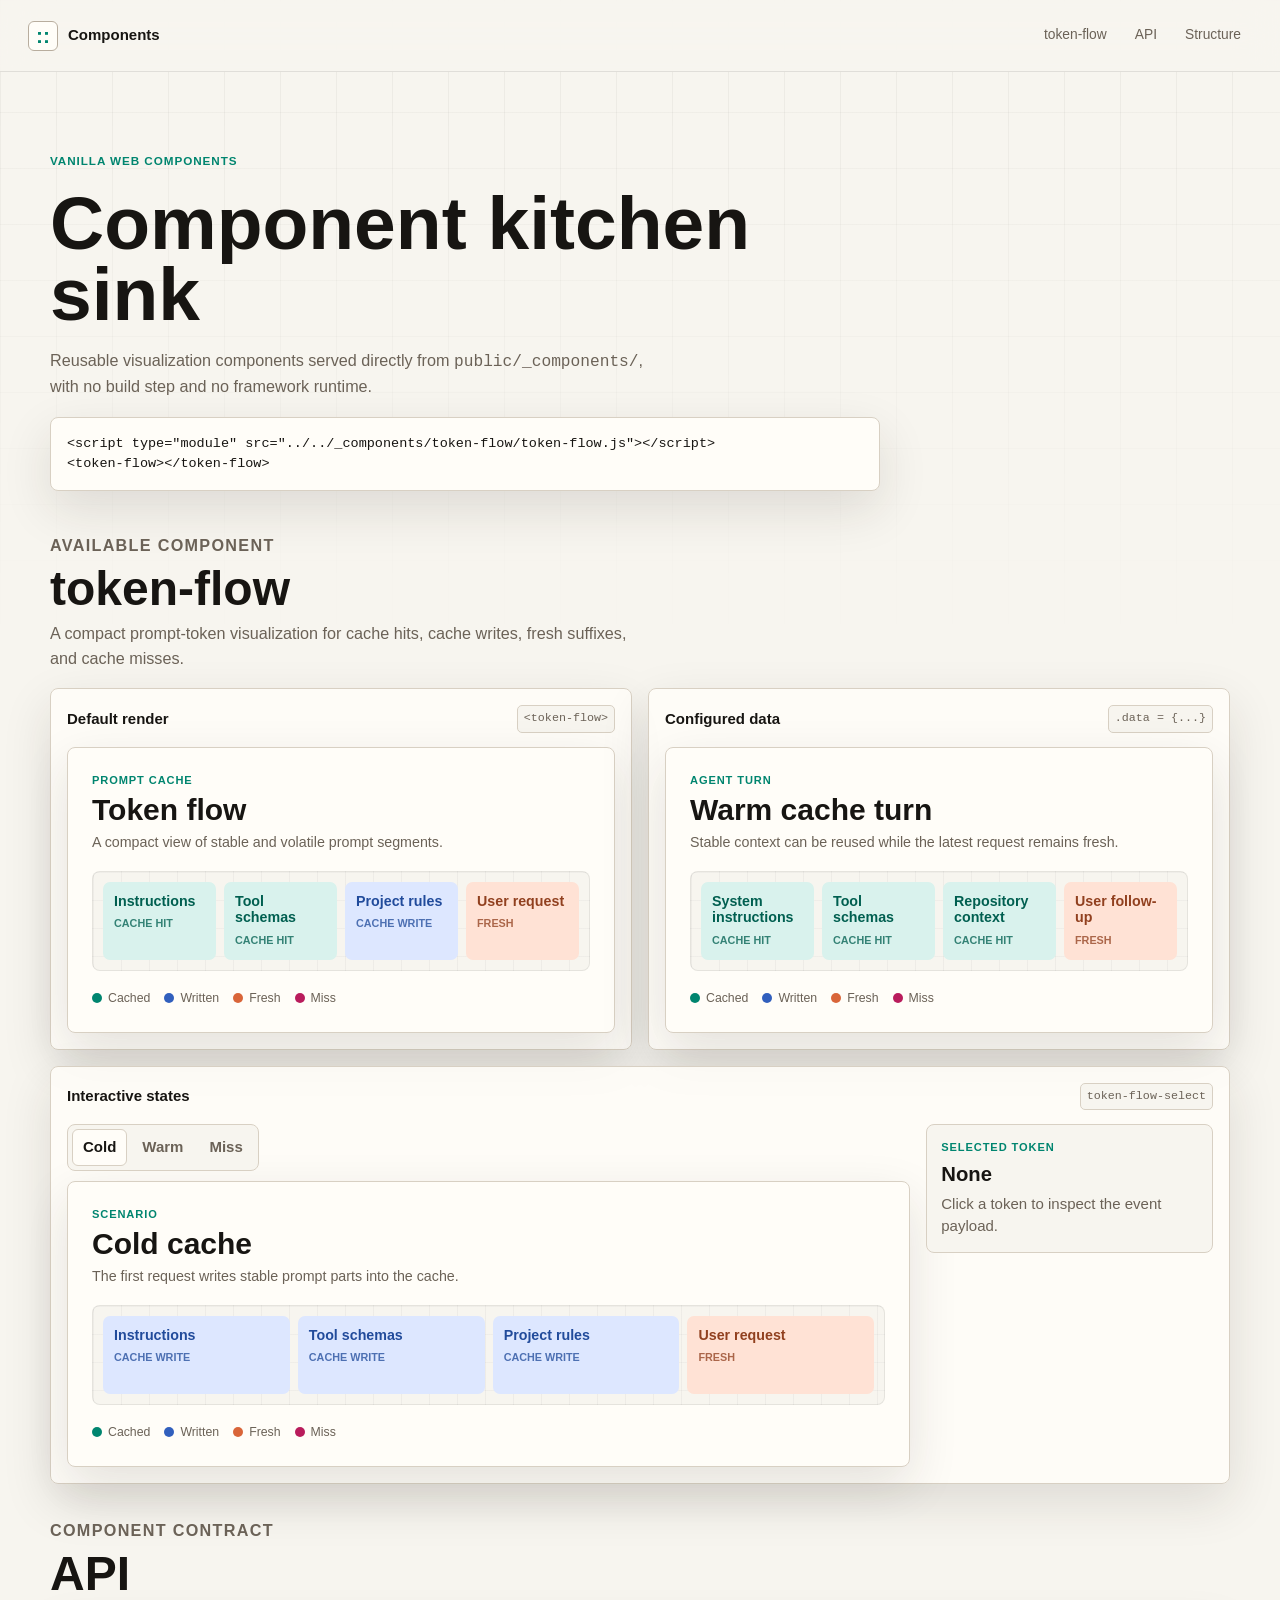
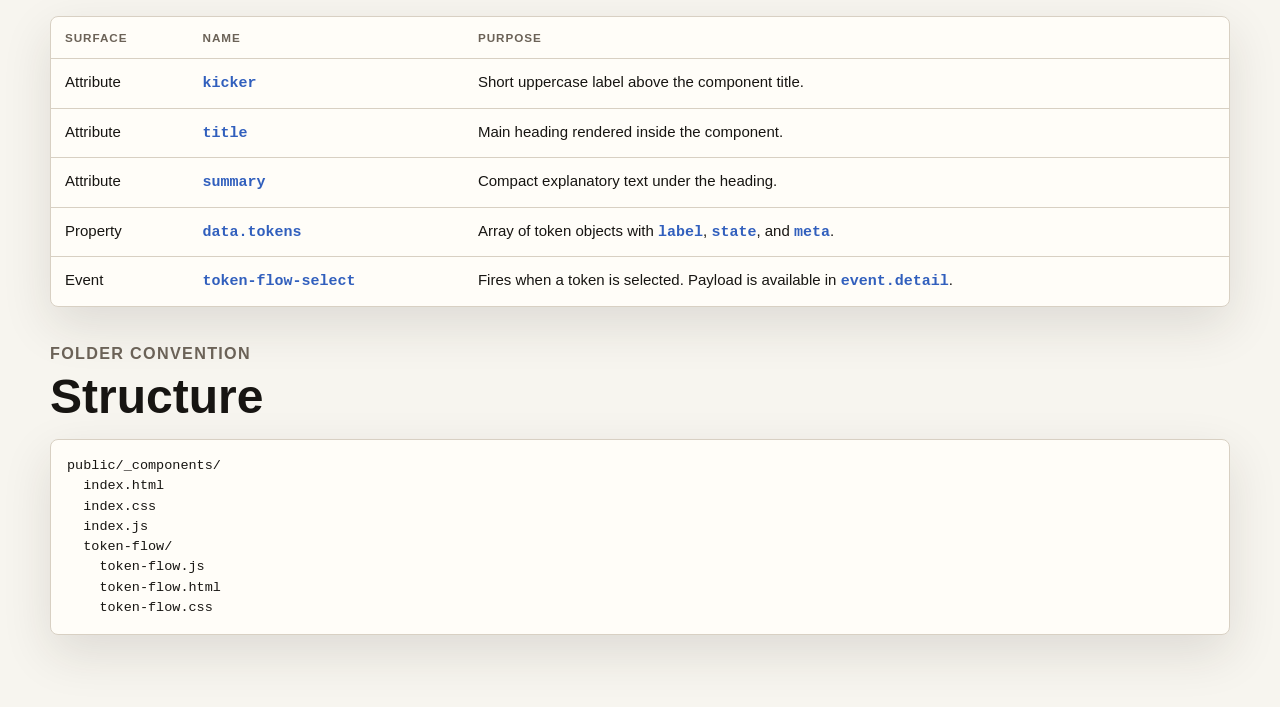
==== public/_components/index.html @ 9f514ebb "feat: add reusable web components kitchen sink" ====
<!doctype html>
<html lang="en">
  <head>
    <meta charset="utf-8" />
    <meta name="viewport" content="width=device-width, initial-scale=1" />
    <title>Component kitchen sink</title>
    <meta
      name="description"
      content="Static kitchen sink for reusable vanilla Web Components available in this project."
    />
    <link
      rel="icon"
      href="data:image/svg+xml,%3Csvg xmlns='http://www.w3.org/2000/svg' viewBox='0 0 64 64'%3E%3Crect width='64' height='64' rx='12' fill='%23f7f5ef'/%3E%3Cpath d='M18 35h10v10H18zM36 35h10v10H36zM27 19h10v10H27z' fill='%2300856f'/%3E%3C/svg%3E"
    />
    <link rel="stylesheet" href="../reset.css?v=20260519" />
    <link rel="stylesheet" href="./index.css" />
    <script type="module" src="./token-flow/token-flow.js"></script>
    <script type="module" src="./index.js"></script>
  </head>
  <body>
    <a class="skip-link" href="#content">Skip to content</a>

    <header class="site-header" aria-label="Kitchen sink navigation">
      <a class="brand" href="../">
        <span class="brand-mark" aria-hidden="true">::</span>
        Components
      </a>
      <nav class="page-nav" aria-label="Sections">
        <a href="#token-flow">token-flow</a>
        <a href="#api">API</a>
        <a href="#structure">Structure</a>
      </nav>
    </header>

    <main id="content">
      <section class="hero">
        <p class="eyebrow">Vanilla Web Components</p>
        <h1>Component kitchen sink</h1>
        <p class="lead">
          Reusable visualization components served directly from <code>public/_components/</code>, with no build step
          and no framework runtime.
        </p>
        <pre class="import-snippet"><code>&lt;script type="module" src="../../_components/token-flow/token-flow.js"&gt;&lt;/script&gt;
&lt;token-flow&gt;&lt;/token-flow&gt;</code></pre>
      </section>

      <section id="token-flow" class="component-section" aria-labelledby="token-flow-title">
        <div class="section-heading">
          <p class="eyebrow">Available component</p>
          <h2 id="token-flow-title">token-flow</h2>
          <p>
            A compact prompt-token visualization for cache hits, cache writes, fresh suffixes, and cache misses.
          </p>
        </div>

        <div class="example-grid">
          <article class="example-panel">
            <div class="example-heading">
              <span>Default render</span>
              <code>&lt;token-flow&gt;</code>
            </div>
            <token-flow></token-flow>
          </article>

          <article class="example-panel">
            <div class="example-heading">
              <span>Configured data</span>
              <code>.data = {...}</code>
            </div>
            <token-flow
              id="warm-cache-flow"
              kicker="Agent turn"
              title="Warm cache turn"
              summary="Stable context can be reused while the latest request remains fresh."
            ></token-flow>
          </article>

          <article class="example-panel wide">
            <div class="example-heading">
              <span>Interactive states</span>
              <code>token-flow-select</code>
            </div>

            <div class="interactive-layout">
              <div>
                <div class="segmented-control" aria-label="Prompt scenario">
                  <button class="is-active" type="button" data-scenario="cold" aria-pressed="true">Cold</button>
                  <button type="button" data-scenario="warm" aria-pressed="false">Warm</button>
                  <button type="button" data-scenario="miss" aria-pressed="false">Miss</button>
                </div>
                <token-flow
                  id="interactive-cache-flow"
                  kicker="Scenario"
                  title="Cold cache"
                  summary="The first request writes stable prompt parts into the cache."
                ></token-flow>
              </div>

              <aside class="event-panel" aria-live="polite">
                <span class="event-label">Selected token</span>
                <strong data-selected-label>None</strong>
                <p data-selected-meta>Click a token to inspect the event payload.</p>
              </aside>
            </div>
          </article>
        </div>
      </section>

      <section id="api" class="docs-section" aria-labelledby="api-title">
        <div class="section-heading">
          <p class="eyebrow">Component contract</p>
          <h2 id="api-title">API</h2>
        </div>

        <div class="table-wrap">
          <table>
            <thead>
              <tr>
                <th>Surface</th>
                <th>Name</th>
                <th>Purpose</th>
              </tr>
            </thead>
            <tbody>
              <tr>
                <td>Attribute</td>
                <td><code>kicker</code></td>
                <td>Short uppercase label above the component title.</td>
              </tr>
              <tr>
                <td>Attribute</td>
                <td><code>title</code></td>
                <td>Main heading rendered inside the component.</td>
              </tr>
              <tr>
                <td>Attribute</td>
                <td><code>summary</code></td>
                <td>Compact explanatory text under the heading.</td>
              </tr>
              <tr>
                <td>Property</td>
                <td><code>data.tokens</code></td>
                <td>Array of token objects with <code>label</code>, <code>state</code>, and <code>meta</code>.</td>
              </tr>
              <tr>
                <td>Event</td>
                <td><code>token-flow-select</code></td>
                <td>Fires when a token is selected. Payload is available in <code>event.detail</code>.</td>
              </tr>
            </tbody>
          </table>
        </div>
      </section>

      <section id="structure" class="docs-section" aria-labelledby="structure-title">
        <div class="section-heading">
          <p class="eyebrow">Folder convention</p>
          <h2 id="structure-title">Structure</h2>
        </div>

        <pre class="structure-tree"><code>public/_components/
  index.html
  index.css
  index.js
  token-flow/
    token-flow.js
    token-flow.html
    token-flow.css</code></pre>
      </section>
    </main>
  </body>
</html>
---- public/_components/index.css ----
:root {
  color-scheme: light;
  --paper: #f7f5ef;
  --paper-strong: #fffdf8;
  --ink: #171512;
  --muted: #6b6257;
  --line: #d8d0c3;
  --line-strong: #b8ad9e;
  --hit: #00856f;
  --hit-soft: #d9f2ed;
  --tool: #315fbd;
  --tool-soft: #dde7ff;
  --miss: #d96539;
  --miss-soft: #ffe2d5;
  --shadow: 0 18px 50px rgb(38 31 24 / 12%);
  --header-height: 72px;
}

* {
  box-sizing: border-box;
}

html {
  scroll-behavior: smooth;
}

body {
  min-height: 100vh;
  margin: 0;
  background: var(--paper);
  color: var(--ink);
  font-family: Verdana, Geneva, Tahoma, sans-serif;
  line-height: 1.5;
}

body::before {
  position: fixed;
  inset: 0;
  z-index: -1;
  pointer-events: none;
  content: "";
  background:
    linear-gradient(90deg, rgb(23 21 18 / 5%) 1px, transparent 1px),
    linear-gradient(180deg, rgb(23 21 18 / 4%) 1px, transparent 1px);
  background-size: 56px 56px;
  mask-image: linear-gradient(to bottom, black, transparent 72%);
}

a {
  color: inherit;
}

button {
  font: inherit;
}

code,
pre {
  font-family: "SFMono-Regular", Consolas, "Liberation Mono", monospace;
}

.skip-link {
  position: fixed;
  top: 12px;
  left: 12px;
  z-index: 30;
  padding: 10px 14px;
  border: 1px solid var(--ink);
  border-radius: 6px;
  background: var(--paper-strong);
  transform: translateY(-140%);
  transition: transform 160ms ease;
}

.skip-link:focus {
  transform: translateY(0);
}

.site-header {
  position: sticky;
  top: 0;
  z-index: 20;
  display: flex;
  align-items: center;
  justify-content: space-between;
  min-height: var(--header-height);
  padding: 14px 28px;
  border-bottom: 1px solid rgb(23 21 18 / 10%);
  background: rgb(247 245 239 / 88%);
  backdrop-filter: blur(18px);
}

.brand {
  display: inline-flex;
  align-items: center;
  gap: 10px;
  font-weight: 780;
  text-decoration: none;
}

.brand-mark {
  display: grid;
  width: 30px;
  height: 30px;
  place-items: center;
  border: 1px solid var(--line-strong);
  border-radius: 6px;
  background: var(--paper-strong);
  color: var(--hit);
  font-size: 1.4rem;
  line-height: 1;
}

.page-nav {
  display: flex;
  flex-wrap: wrap;
  gap: 6px;
  justify-content: flex-end;
}

.page-nav a {
  min-height: 34px;
  padding: 7px 10px;
  border: 1px solid transparent;
  border-radius: 6px;
  color: var(--muted);
  font-size: 0.92rem;
  text-decoration: none;
}

.page-nav a:hover,
.page-nav a:focus-visible {
  border-color: var(--line);
  background: var(--paper-strong);
  color: var(--ink);
  outline: none;
}

main {
  display: grid;
  gap: 34px;
  width: min(1180px, calc(100% - 36px));
  margin: 0 auto;
  padding: 56px 0 72px;
}

.hero {
  display: grid;
  max-width: 830px;
  gap: 18px;
  padding: 24px 0 8px;
}

.eyebrow {
  margin: 0;
  color: var(--hit);
  font-size: 0.78rem;
  font-weight: 800;
  letter-spacing: 0.08em;
  text-transform: uppercase;
}

h1,
h2,
p {
  margin-top: 0;
}

h1 {
  margin-bottom: 0;
  font-size: clamp(2.55rem, 7vw, 5rem);
  line-height: 0.95;
  letter-spacing: 0;
}

h2 {
  margin-bottom: 0;
  font-size: clamp(2rem, 5vw, 3.2rem);
  line-height: 1;
  letter-spacing: 0;
}

.lead,
.section-heading p {
  max-width: 66ch;
  margin-bottom: 0;
  color: var(--muted);
  font-size: 1.08rem;
}

.import-snippet,
.structure-tree {
  overflow-x: auto;
  margin: 0;
  padding: 16px;
  border: 1px solid var(--line);
  border-radius: 8px;
  background: var(--paper-strong);
  box-shadow: var(--shadow);
  font-size: 0.9rem;
}

.component-section,
.docs-section {
  display: grid;
  gap: 18px;
  scroll-margin-top: calc(var(--header-height) + 18px);
}

.section-heading {
  display: grid;
  gap: 8px;
}

.example-grid {
  display: grid;
  grid-template-columns: repeat(2, minmax(0, 1fr));
  gap: 16px;
}

.example-panel {
  display: grid;
  gap: 14px;
  align-content: start;
  padding: 16px;
  border: 1px solid var(--line);
  border-radius: 8px;
  background: rgb(255 253 248 / 86%);
  box-shadow: var(--shadow);
}

.example-panel.wide {
  grid-column: 1 / -1;
}

.example-heading {
  display: flex;
  flex-wrap: wrap;
  gap: 8px;
  align-items: center;
  justify-content: space-between;
}

.example-heading span {
  font-weight: 820;
}

.example-heading code {
  padding: 4px 6px;
  border: 1px solid var(--line);
  border-radius: 5px;
  background: var(--paper);
  color: var(--muted);
  font-size: 0.78rem;
}

.interactive-layout {
  display: grid;
  grid-template-columns: minmax(0, 1fr) minmax(220px, 0.34fr);
  gap: 16px;
  align-items: start;
}

.segmented-control {
  display: inline-flex;
  flex-wrap: wrap;
  gap: 4px;
  margin-bottom: 10px;
  padding: 4px;
  border: 1px solid var(--line);
  border-radius: 8px;
  background: var(--paper);
}

.segmented-control button {
  min-height: 34px;
  padding: 6px 10px;
  border: 1px solid transparent;
  border-radius: 6px;
  background: transparent;
  color: var(--muted);
  cursor: pointer;
  font-weight: 760;
}

.segmented-control button:hover,
.segmented-control button:focus-visible,
.segmented-control button.is-active {
  border-color: var(--line);
  background: var(--paper-strong);
  color: var(--ink);
  outline: none;
}

.event-panel {
  display: grid;
  gap: 8px;
  padding: 14px;
  border: 1px solid var(--line);
  border-radius: 8px;
  background: var(--paper);
}

.event-label {
  color: var(--hit);
  font-size: 0.74rem;
  font-weight: 800;
  letter-spacing: 0.08em;
  text-transform: uppercase;
}

.event-panel strong {
  overflow-wrap: anywhere;
  font-size: 1.35rem;
  line-height: 1.05;
}

.event-panel p {
  margin-bottom: 0;
  color: var(--muted);
}

.table-wrap {
  overflow-x: auto;
  border: 1px solid var(--line);
  border-radius: 8px;
  background: var(--paper-strong);
  box-shadow: var(--shadow);
}

table {
  width: 100%;
  border-collapse: collapse;
  min-width: 680px;
}

th,
td {
  padding: 12px 14px;
  border-bottom: 1px solid var(--line);
  text-align: left;
  vertical-align: top;
}

tr:last-child td {
  border-bottom: 0;
}

th {
  color: var(--muted);
  font-size: 0.78rem;
  letter-spacing: 0.08em;
  text-transform: uppercase;
}

td code {
  color: var(--tool);
  font-weight: 760;
}

@media (max-width: 860px) {
  .site-header,
  .interactive-layout,
  .example-grid {
    grid-template-columns: 1fr;
  }

  .site-header {
    display: grid;
    gap: 10px;
    align-items: start;
  }

  .page-nav {
    justify-content: flex-start;
  }
}
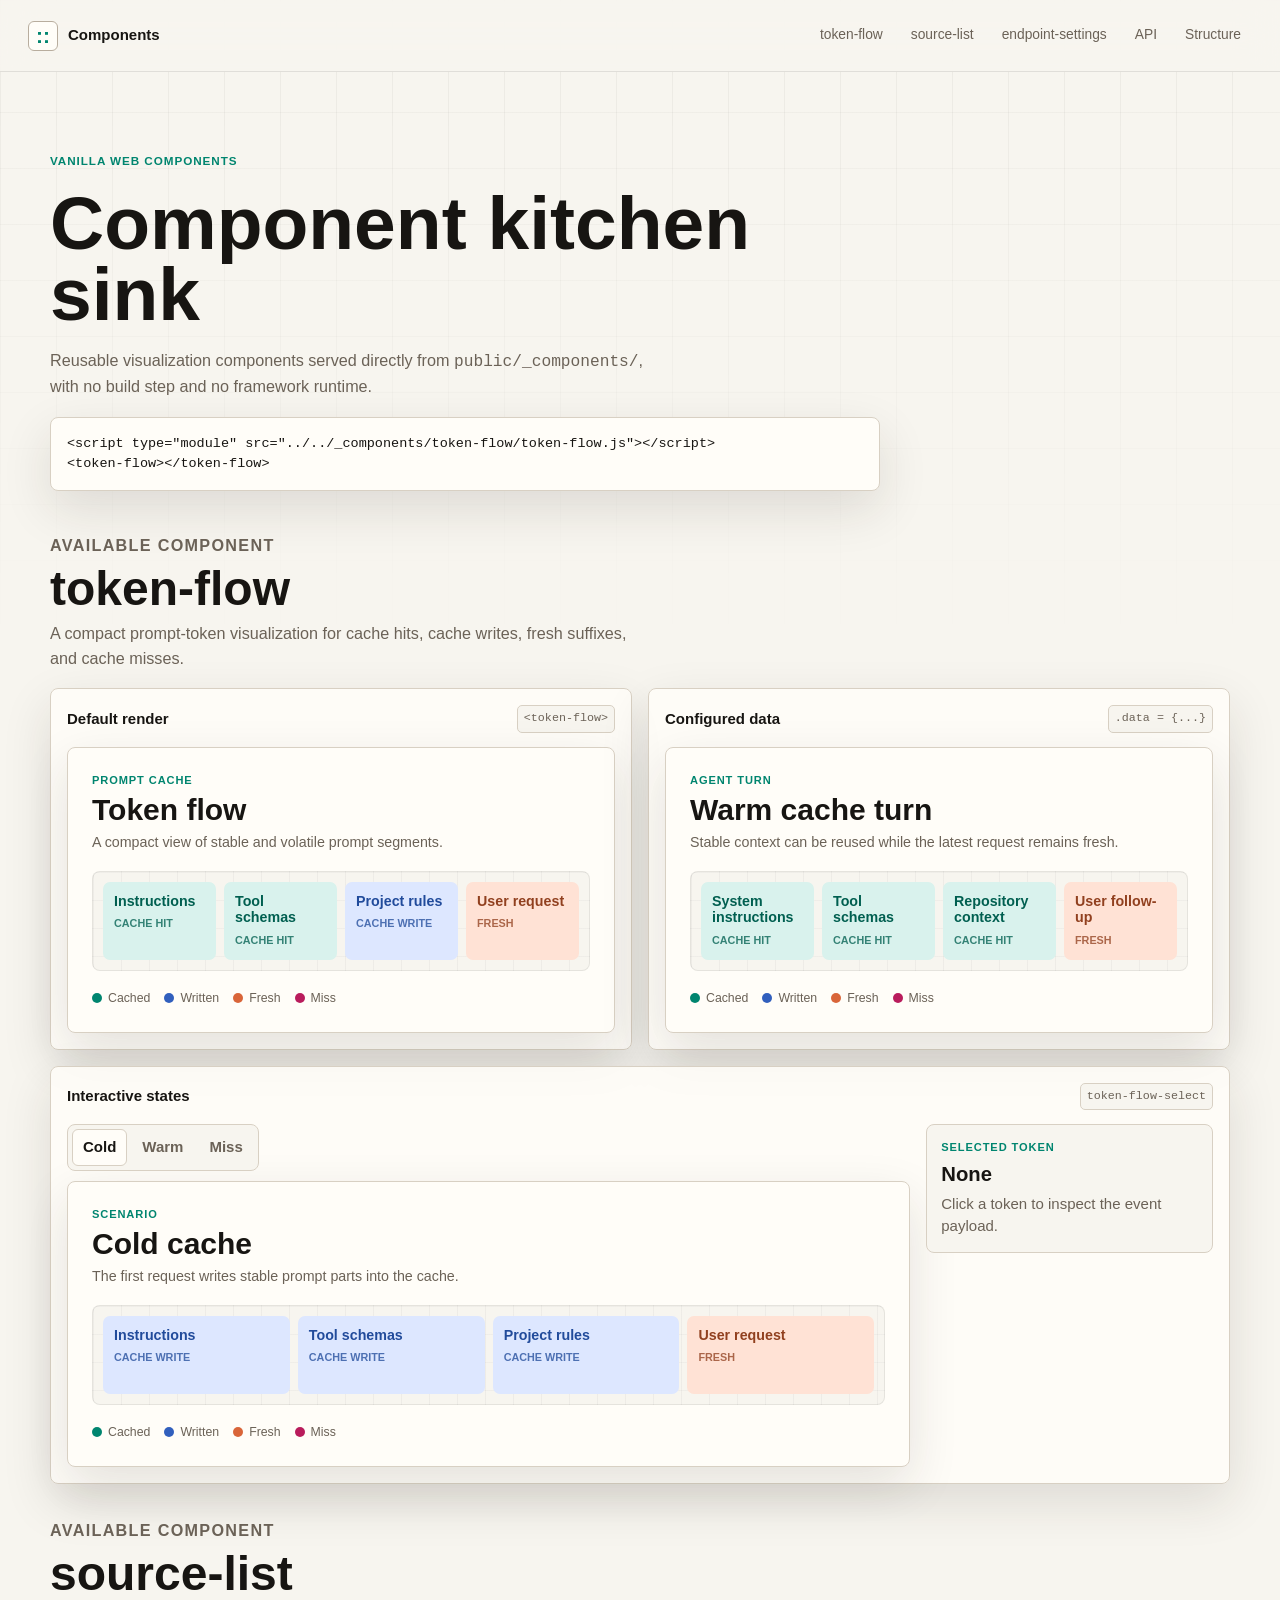
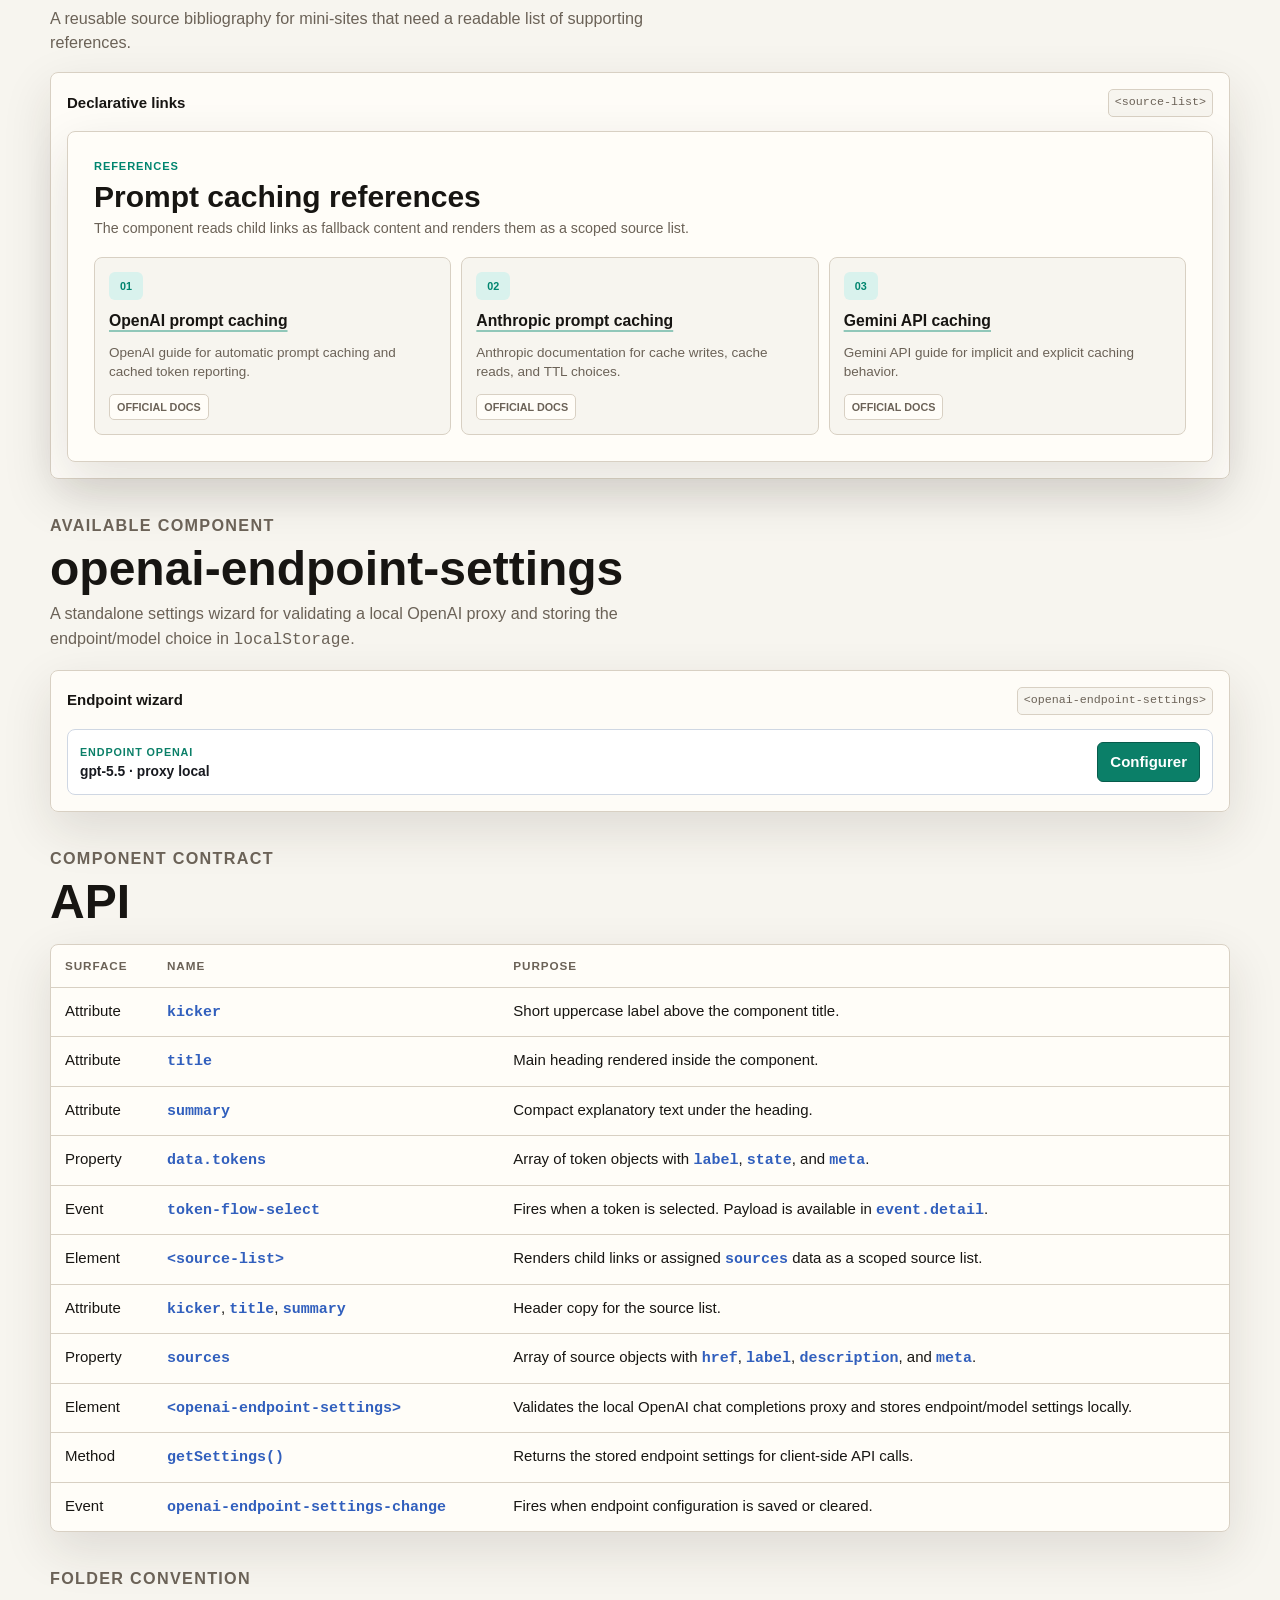
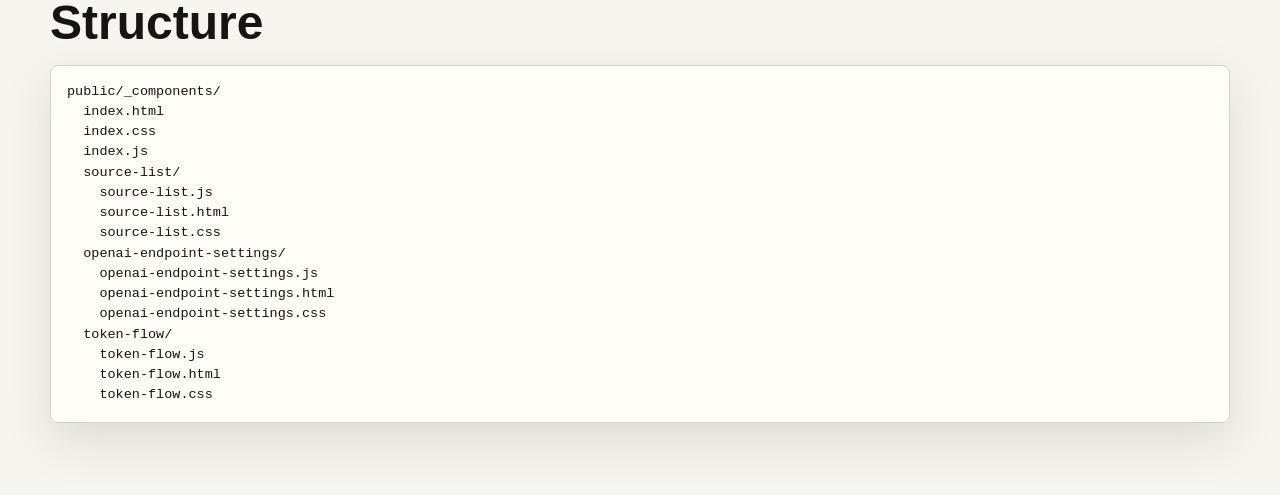
==== commit 959cb197: "feat(a2ui): add a2ui demo" ====
--- a/public/_components/index.html
+++ b/public/_components/index.html
@@ -14,7 +14,9 @@
     />
     <link rel="stylesheet" href="../reset.css?v=20260519" />
     <link rel="stylesheet" href="./index.css" />
+    <script type="module" src="./source-list/source-list.js"></script>
     <script type="module" src="./token-flow/token-flow.js"></script>
+    <script type="module" src="./openai-endpoint-settings/openai-endpoint-settings.js"></script>
     <script type="module" src="./index.js"></script>
   </head>
   <body>
@@ -27,6 +29,8 @@
       </a>
       <nav class="page-nav" aria-label="Sections">
         <a href="#token-flow">token-flow</a>
+        <a href="#source-list">source-list</a>
+        <a href="#openai-endpoint-settings">endpoint-settings</a>
         <a href="#api">API</a>
         <a href="#structure">Structure</a>
       </nav>
@@ -106,6 +110,69 @@
         </div>
       </section>
 
+      <section id="source-list" class="component-section" aria-labelledby="source-list-title">
+        <div class="section-heading">
+          <p class="eyebrow">Available component</p>
+          <h2 id="source-list-title">source-list</h2>
+          <p>
+            A reusable source bibliography for mini-sites that need a readable list of supporting references.
+          </p>
+        </div>
+
+        <article class="example-panel">
+          <div class="example-heading">
+            <span>Declarative links</span>
+            <code>&lt;source-list&gt;</code>
+          </div>
+          <source-list
+            title="Prompt caching references"
+            summary="The component reads child links as fallback content and renders them as a scoped source list."
+          >
+            <a
+              href="https://platform.openai.com/docs/guides/prompt-caching"
+              data-source-meta="Official docs"
+              data-source-description="OpenAI guide for automatic prompt caching and cached token reporting."
+              >OpenAI prompt caching</a
+            >
+            <a
+              href="https://platform.claude.com/docs/en/build-with-claude/prompt-caching"
+              data-source-meta="Official docs"
+              data-source-description="Anthropic documentation for cache writes, cache reads, and TTL choices."
+              >Anthropic prompt caching</a
+            >
+            <a
+              href="https://ai.google.dev/gemini-api/docs/caching"
+              data-source-meta="Official docs"
+              data-source-description="Gemini API guide for implicit and explicit caching behavior."
+              >Gemini API caching</a
+            >
+          </source-list>
+        </article>
+      </section>
+
+      <section
+        id="openai-endpoint-settings"
+        class="component-section"
+        aria-labelledby="openai-endpoint-settings-title"
+      >
+        <div class="section-heading">
+          <p class="eyebrow">Available component</p>
+          <h2 id="openai-endpoint-settings-title">openai-endpoint-settings</h2>
+          <p>
+            A standalone settings wizard for validating a local OpenAI proxy and storing the endpoint/model choice in
+            <code>localStorage</code>.
+          </p>
+        </div>
+
+        <article class="example-panel">
+          <div class="example-heading">
+            <span>Endpoint wizard</span>
+            <code>&lt;openai-endpoint-settings&gt;</code>
+          </div>
+          <openai-endpoint-settings></openai-endpoint-settings>
+        </article>
+      </section>
+
       <section id="api" class="docs-section" aria-labelledby="api-title">
         <div class="section-heading">
           <p class="eyebrow">Component contract</p>
@@ -146,6 +213,36 @@
                 <td>Event</td>
                 <td><code>token-flow-select</code></td>
                 <td>Fires when a token is selected. Payload is available in <code>event.detail</code>.</td>
+              </tr>
+              <tr>
+                <td>Element</td>
+                <td><code>&lt;source-list&gt;</code></td>
+                <td>Renders child links or assigned <code>sources</code> data as a scoped source list.</td>
+              </tr>
+              <tr>
+                <td>Attribute</td>
+                <td><code>kicker</code>, <code>title</code>, <code>summary</code></td>
+                <td>Header copy for the source list.</td>
+              </tr>
+              <tr>
+                <td>Property</td>
+                <td><code>sources</code></td>
+                <td>Array of source objects with <code>href</code>, <code>label</code>, <code>description</code>, and <code>meta</code>.</td>
+              </tr>
+              <tr>
+                <td>Element</td>
+                <td><code>&lt;openai-endpoint-settings&gt;</code></td>
+                <td>Validates the local OpenAI chat completions proxy and stores endpoint/model settings locally.</td>
+              </tr>
+              <tr>
+                <td>Method</td>
+                <td><code>getSettings()</code></td>
+                <td>Returns the stored endpoint settings for client-side API calls.</td>
+              </tr>
+              <tr>
+                <td>Event</td>
+                <td><code>openai-endpoint-settings-change</code></td>
+                <td>Fires when endpoint configuration is saved or cleared.</td>
               </tr>
             </tbody>
           </table>
@@ -162,6 +259,14 @@
   index.html
   index.css
   index.js
+  source-list/
+    source-list.js
+    source-list.html
+    source-list.css
+  openai-endpoint-settings/
+    openai-endpoint-settings.js
+    openai-endpoint-settings.html
+    openai-endpoint-settings.css
   token-flow/
     token-flow.js
     token-flow.html
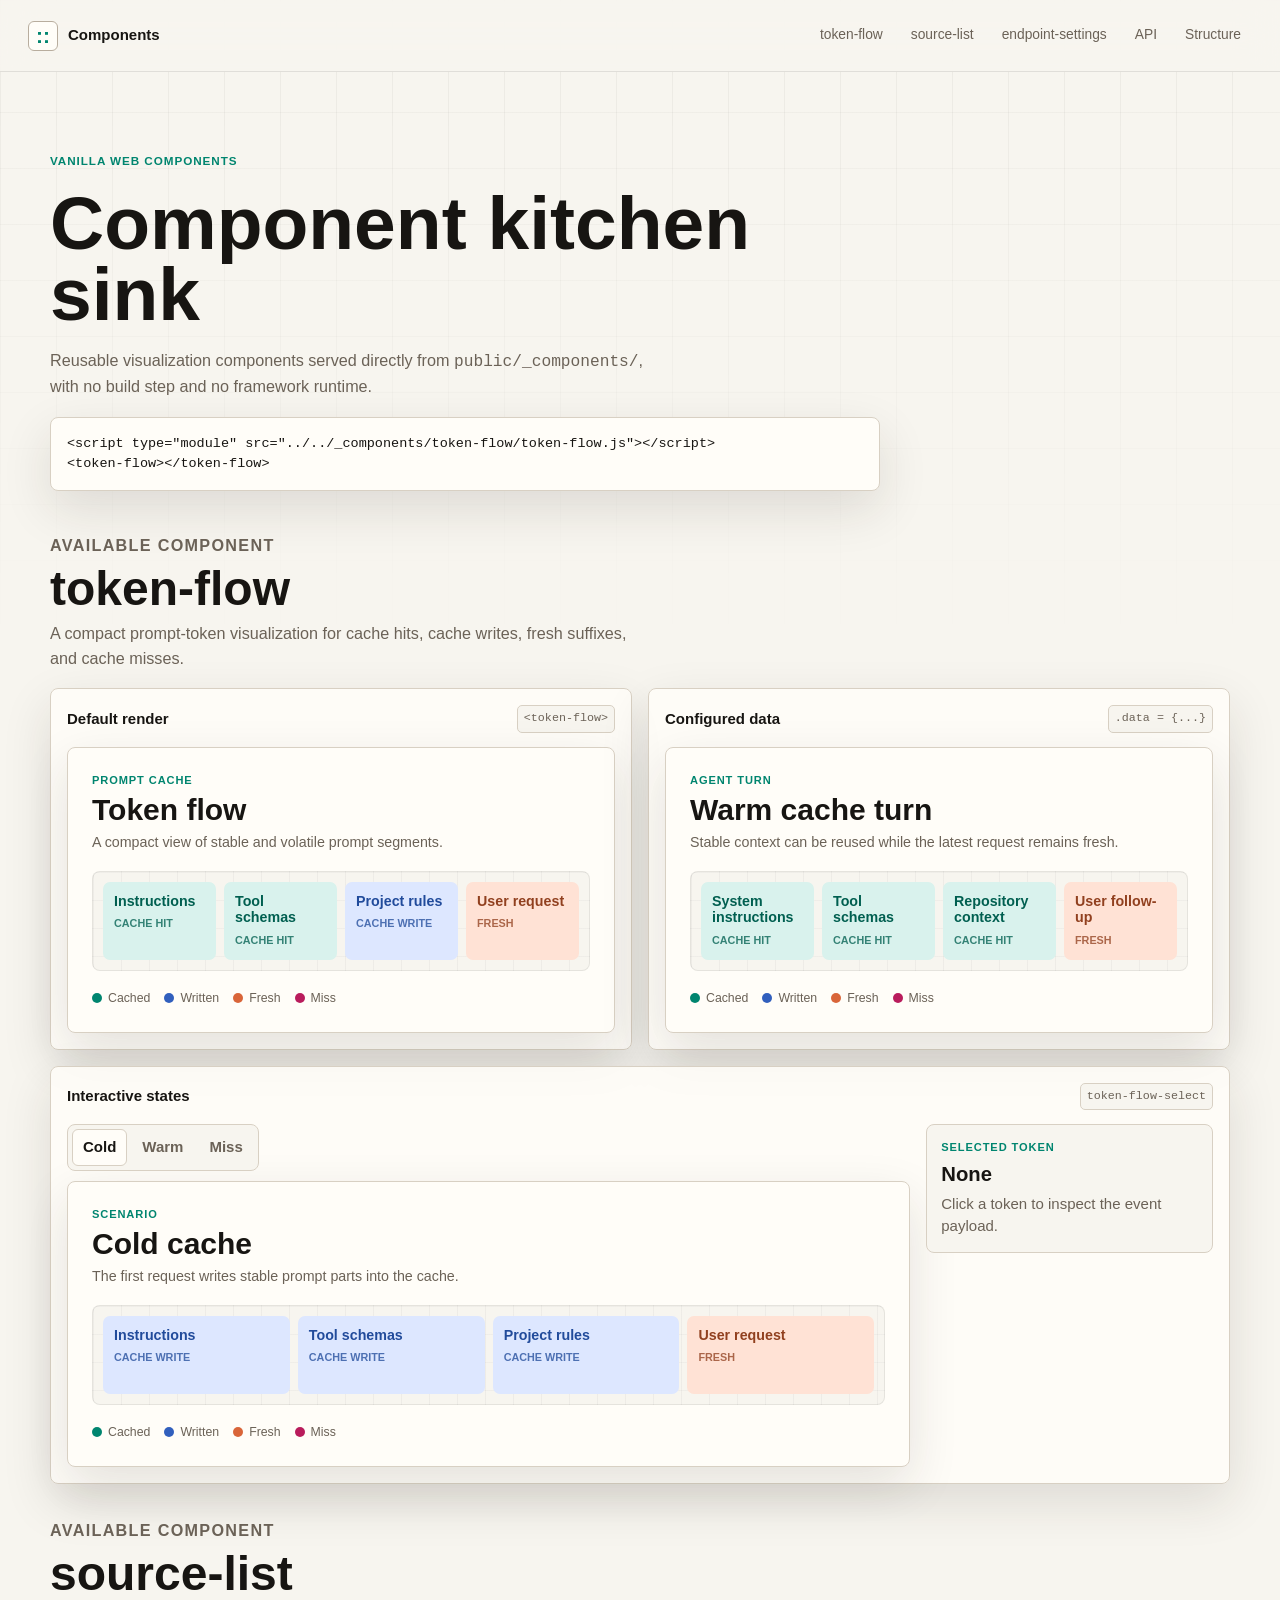
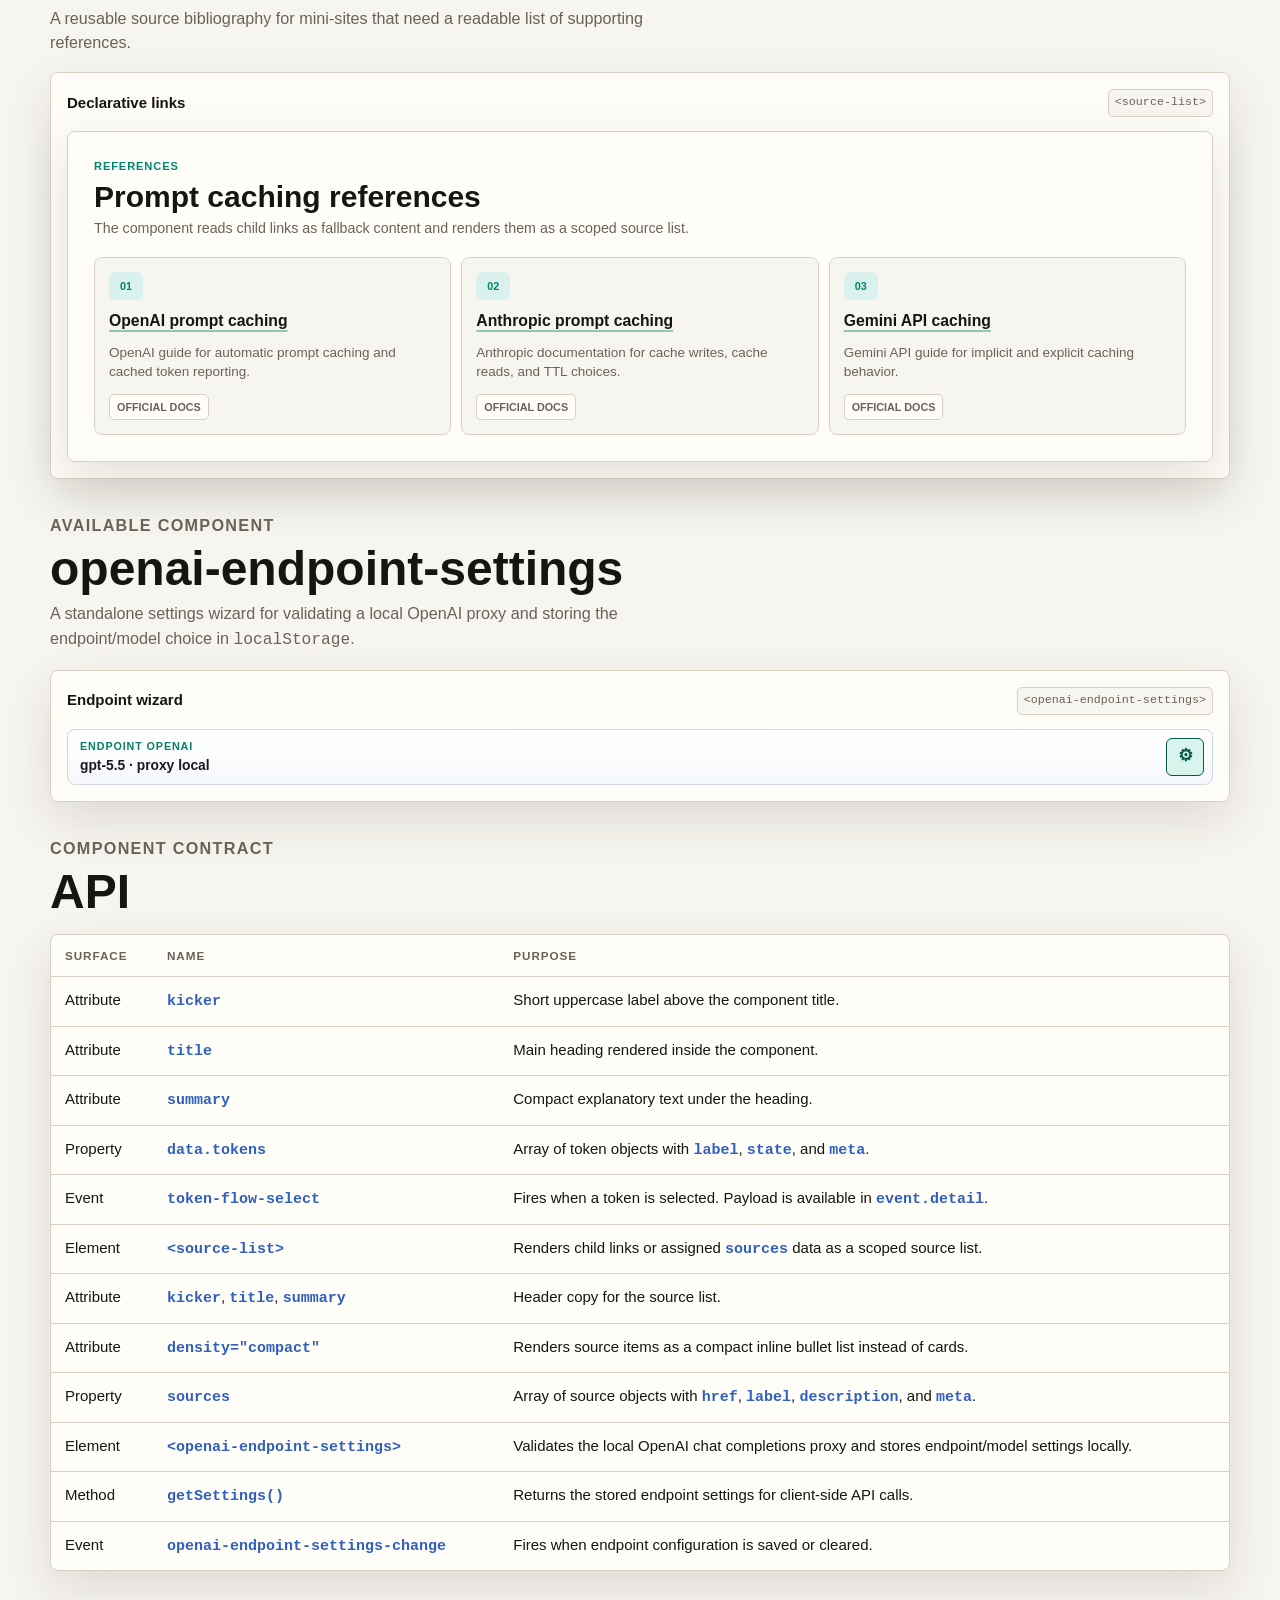
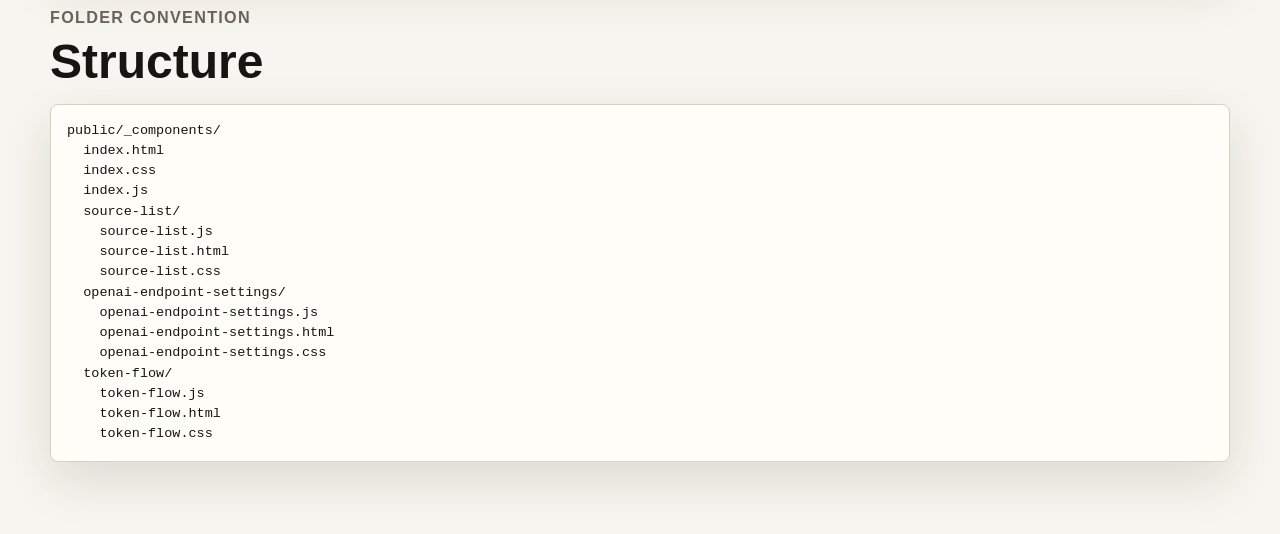
==== commit 11d4a2c9: "feat: polish A2UI demo and dev server" ====
--- a/public/_components/index.html
+++ b/public/_components/index.html
@@ -225,6 +225,11 @@
                 <td>Header copy for the source list.</td>
               </tr>
               <tr>
+                <td>Attribute</td>
+                <td><code>density="compact"</code></td>
+                <td>Renders source items as a compact inline bullet list instead of cards.</td>
+              </tr>
+              <tr>
                 <td>Property</td>
                 <td><code>sources</code></td>
                 <td>Array of source objects with <code>href</code>, <code>label</code>, <code>description</code>, and <code>meta</code>.</td>
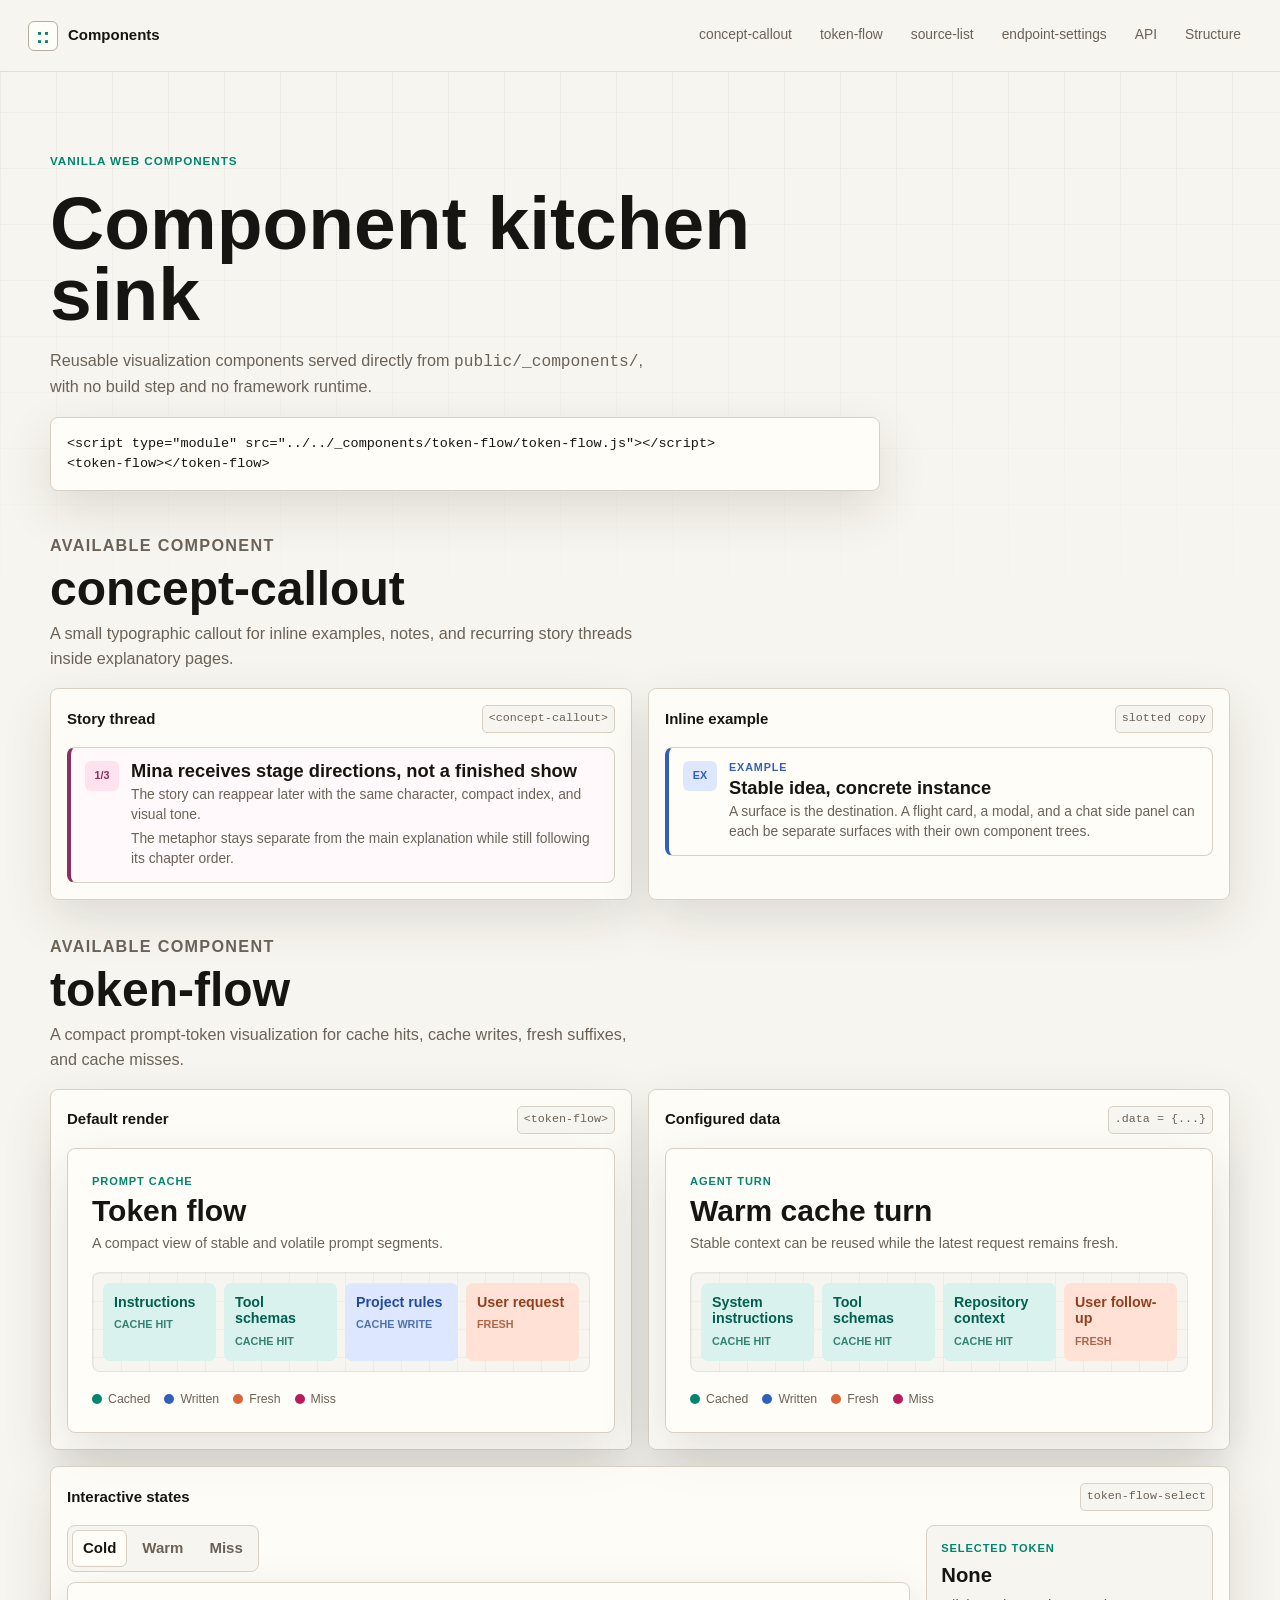
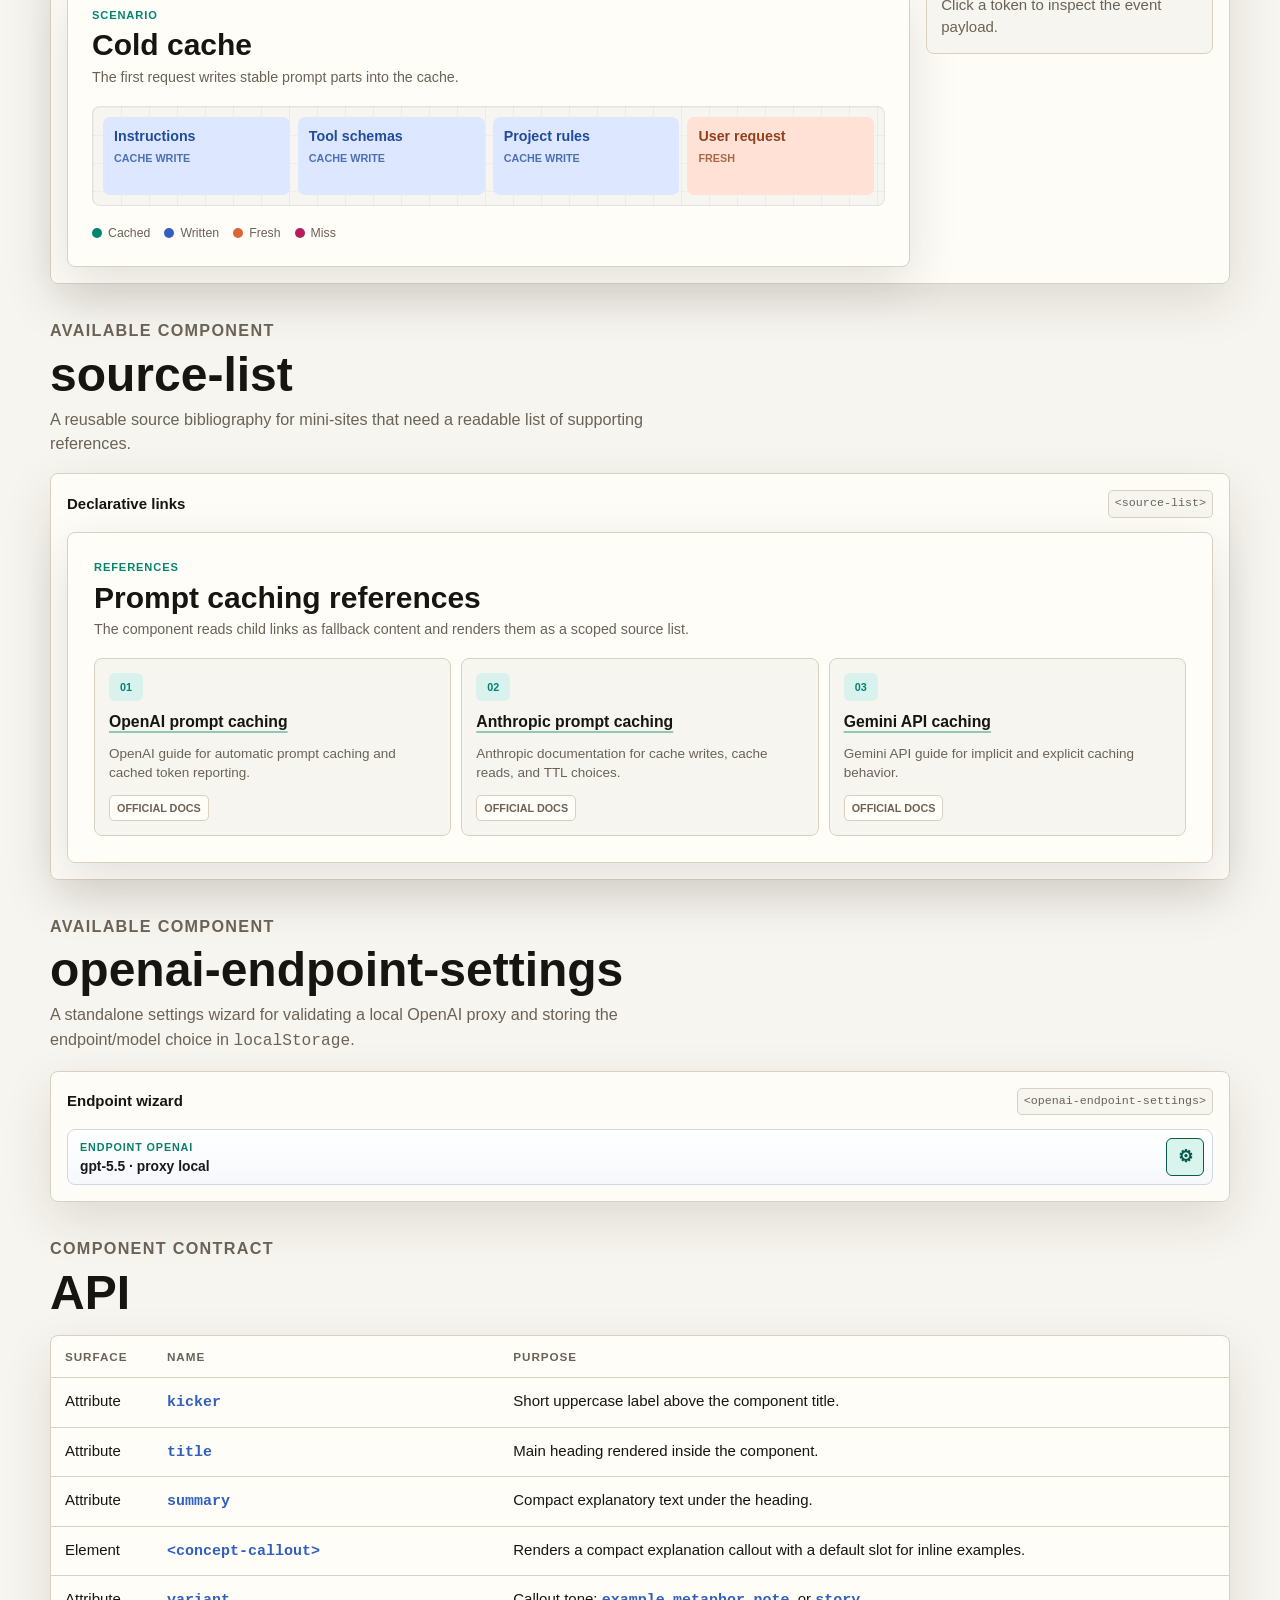
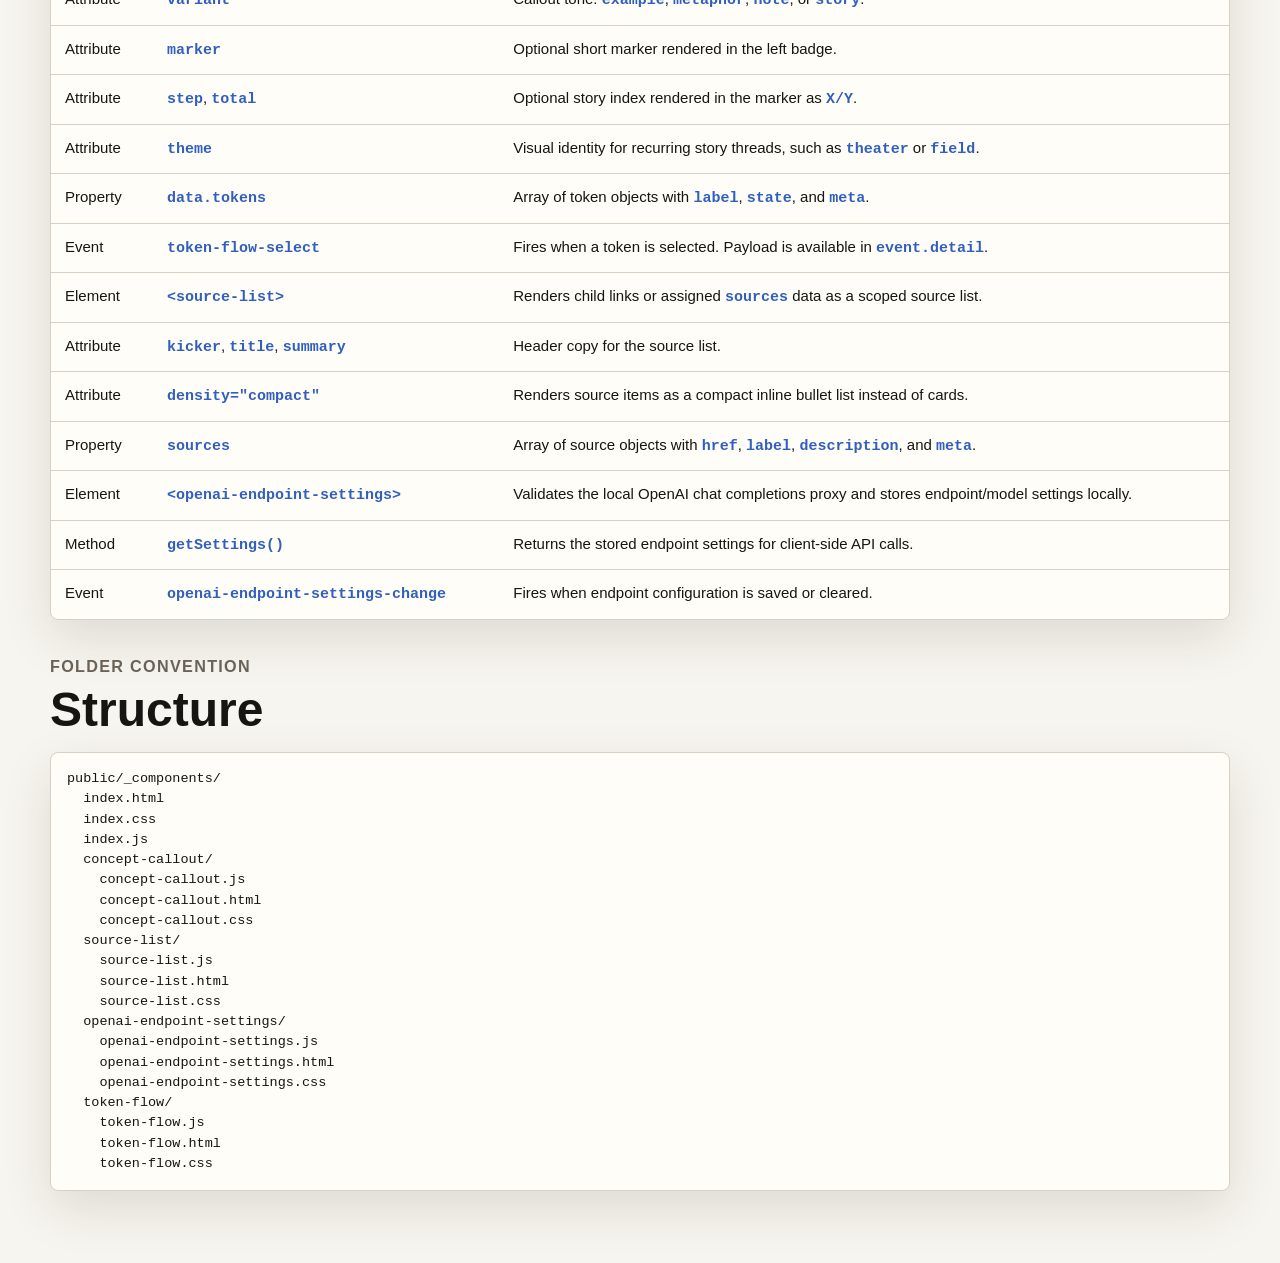
==== commit fd18748a: "feat: add narrative concept callouts" ====
--- a/public/_components/index.html
+++ b/public/_components/index.html
@@ -14,6 +14,7 @@
     />
     <link rel="stylesheet" href="../reset.css?v=20260519" />
     <link rel="stylesheet" href="./index.css" />
+    <script type="module" src="./concept-callout/concept-callout.js"></script>
     <script type="module" src="./source-list/source-list.js"></script>
     <script type="module" src="./token-flow/token-flow.js"></script>
     <script type="module" src="./openai-endpoint-settings/openai-endpoint-settings.js"></script>
@@ -28,6 +29,7 @@
         Components
       </a>
       <nav class="page-nav" aria-label="Sections">
+        <a href="#concept-callout">concept-callout</a>
         <a href="#token-flow">token-flow</a>
         <a href="#source-list">source-list</a>
         <a href="#openai-endpoint-settings">endpoint-settings</a>
@@ -46,6 +48,48 @@
         </p>
         <pre class="import-snippet"><code>&lt;script type="module" src="../../_components/token-flow/token-flow.js"&gt;&lt;/script&gt;
 &lt;token-flow&gt;&lt;/token-flow&gt;</code></pre>
+      </section>
+
+      <section id="concept-callout" class="component-section" aria-labelledby="concept-callout-title">
+        <div class="section-heading">
+          <p class="eyebrow">Available component</p>
+          <h2 id="concept-callout-title">concept-callout</h2>
+          <p>
+            A small typographic callout for inline examples, notes, and recurring story threads inside explanatory pages.
+          </p>
+        </div>
+
+        <div class="example-grid">
+          <article class="example-panel">
+            <div class="example-heading">
+              <span>Story thread</span>
+              <code>&lt;concept-callout&gt;</code>
+            </div>
+            <concept-callout
+              variant="story"
+              theme="theater"
+              step="1"
+              total="3"
+              title="Mina receives stage directions, not a finished show"
+              summary="The story can reappear later with the same character, compact index, and visual tone."
+            >
+              <p>The metaphor stays separate from the main explanation while still following its chapter order.</p>
+            </concept-callout>
+          </article>
+
+          <article class="example-panel">
+            <div class="example-heading">
+              <span>Inline example</span>
+              <code>slotted copy</code>
+            </div>
+            <concept-callout variant="example" title="Stable idea, concrete instance">
+              <p>
+                A surface is the destination. A flight card, a modal, and a chat side panel can each be separate
+                surfaces with their own component trees.
+              </p>
+            </concept-callout>
+          </article>
+        </div>
       </section>
 
       <section id="token-flow" class="component-section" aria-labelledby="token-flow-title">
@@ -205,6 +249,31 @@
                 <td>Compact explanatory text under the heading.</td>
               </tr>
               <tr>
+                <td>Element</td>
+                <td><code>&lt;concept-callout&gt;</code></td>
+                <td>Renders a compact explanation callout with a default slot for inline examples.</td>
+              </tr>
+              <tr>
+                <td>Attribute</td>
+                <td><code>variant</code></td>
+                <td>Callout tone: <code>example</code>, <code>metaphor</code>, <code>note</code>, or <code>story</code>.</td>
+              </tr>
+              <tr>
+                <td>Attribute</td>
+                <td><code>marker</code></td>
+                <td>Optional short marker rendered in the left badge.</td>
+              </tr>
+              <tr>
+                <td>Attribute</td>
+                <td><code>step</code>, <code>total</code></td>
+                <td>Optional story index rendered in the marker as <code>X/Y</code>.</td>
+              </tr>
+              <tr>
+                <td>Attribute</td>
+                <td><code>theme</code></td>
+                <td>Visual identity for recurring story threads, such as <code>theater</code> or <code>field</code>.</td>
+              </tr>
+              <tr>
                 <td>Property</td>
                 <td><code>data.tokens</code></td>
                 <td>Array of token objects with <code>label</code>, <code>state</code>, and <code>meta</code>.</td>
@@ -264,6 +333,10 @@
   index.html
   index.css
   index.js
+  concept-callout/
+    concept-callout.js
+    concept-callout.html
+    concept-callout.css
   source-list/
     source-list.js
     source-list.html
